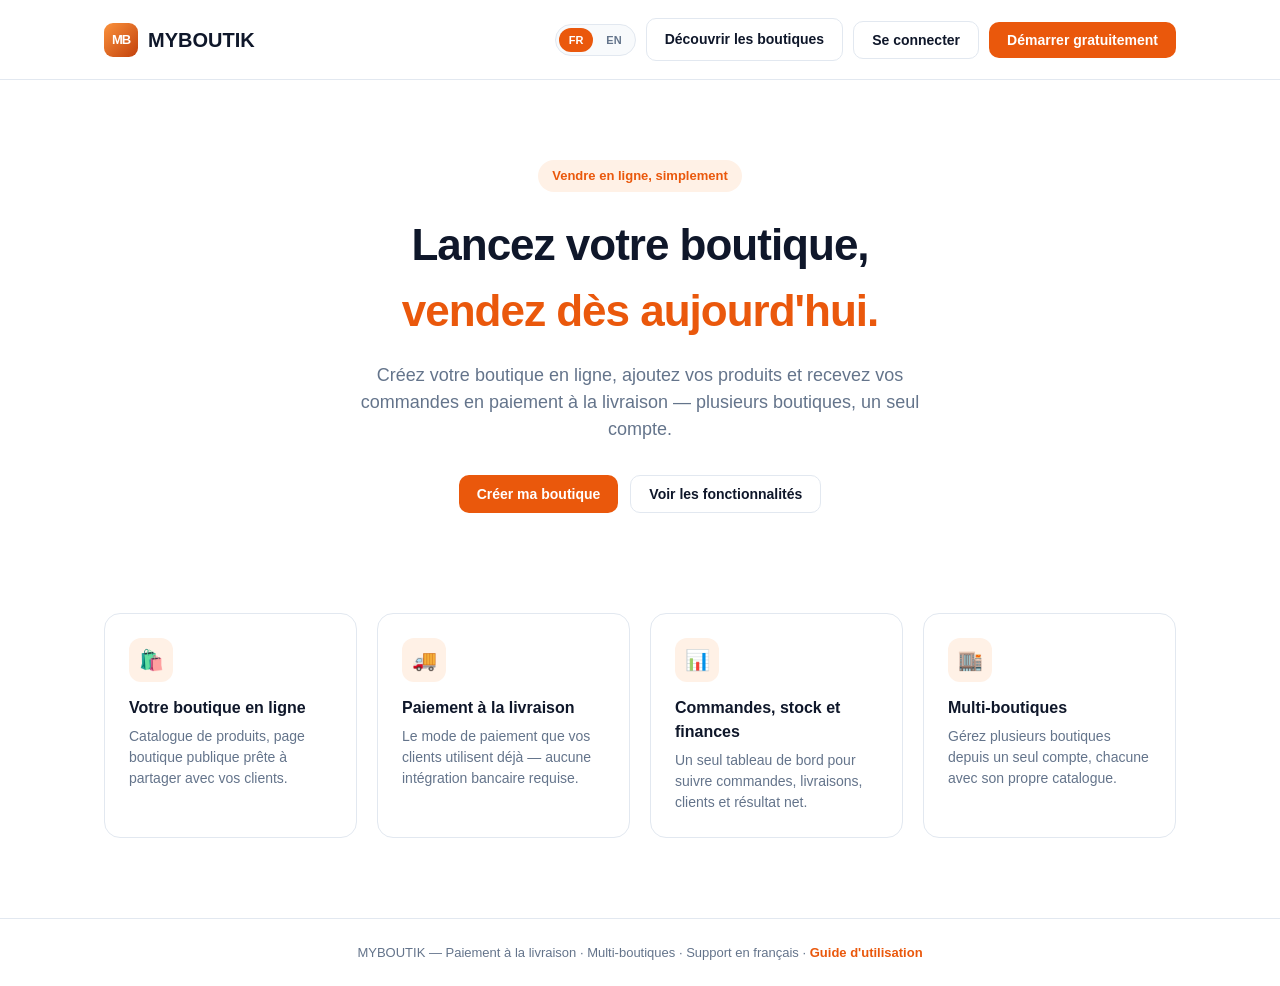
==== index.html @ be33be18 "Add PWA install support to main site, dashboard, and storefront Each surface gets its own manifest.j" ====
<!DOCTYPE html>
<html lang="fr">
<head>
<meta charset="UTF-8">
<meta name="viewport" content="width=device-width, initial-scale=1.0">
<title>MYBOUTIK — Vendez en ligne, simplement</title>
<meta name="description" content="Créez votre boutique en ligne, ajoutez vos produits et recevez vos commandes en paiement à la livraison — plusieurs boutiques, un seul compte.">
<meta property="og:title" content="MYBOUTIK — Vendez en ligne, simplement">
<meta property="og:description" content="Créez votre boutique en ligne, ajoutez vos produits et recevez vos commandes en paiement à la livraison.">
<meta property="og:image" content="directory/icon.svg">
<meta property="og:type" content="website">
<meta name="twitter:card" content="summary">
<meta name="theme-color" content="#ea580c">
<link rel="manifest" href="manifest.json">
<link rel="apple-touch-icon" href="icon.svg">
<style>
  :root{
    --blue:#ea580c; --blue-dark:#c2410c; --ink:#0f172a; --gray:#64748b;
    --border:#e2e8f0; --bg:#f8fafc; --green:#16a34a; --green-bg:#ecfdf5;
  }
  *{box-sizing:border-box;margin:0;padding:0}
  html{overflow-x:hidden;max-width:100%}
  body{font-family:-apple-system,'Segoe UI',Roboto,Arial,sans-serif;color:var(--ink);background:#fff;line-height:1.5;overflow-x:hidden;max-width:100%}
  a{color:inherit;text-decoration:none}
  .wrap{max-width:1120px;margin:0 auto;padding:0 24px}
  header{display:flex;align-items:center;justify-content:space-between;padding:18px 0;border-bottom:1px solid var(--border)}
  header .wrap{flex-wrap:wrap;row-gap:12px}
  .logo{display:flex;align-items:center;gap:10px;font-weight:800;font-size:20px}
  .logo .mark{width:34px;height:34px;border-radius:9px;background:linear-gradient(135deg,#fb923c,#c2410c);display:flex;align-items:center;justify-content:center;color:#fff;font-weight:800;font-size:13px;letter-spacing:-1px}
  nav{display:flex;gap:10px;align-items:center;flex-wrap:wrap}
  .btn{border:none;border-radius:10px;padding:10px 18px;font-size:14px;font-weight:600;cursor:pointer;transition:.15s}
  .btn-primary{background:var(--blue);color:#fff}
  .btn-primary:hover{background:var(--blue-dark)}
  .btn-ghost{background:transparent;color:var(--ink);border:1px solid var(--border)}
  .btn-ghost:hover{background:var(--bg)}
  .btn-block{width:100%}
  .hero{text-align:center;padding:80px 24px 60px}
  .badge{display:inline-block;background:#fff1e6;color:var(--blue);font-size:13px;font-weight:600;padding:6px 14px;border-radius:999px;margin-bottom:20px}
  .hero h1{font-size:44px;font-weight:800;letter-spacing:-1px;max-width:760px;margin:0 auto 18px}
  .hero h1 span{color:var(--blue)}
  .hero p{color:var(--gray);font-size:18px;max-width:600px;margin:0 auto 32px}
  .hero-ctas{display:flex;gap:12px;justify-content:center;flex-wrap:wrap}
  .features{display:grid;grid-template-columns:repeat(auto-fit,minmax(240px,1fr));gap:20px;padding:40px 0 80px}
  .card{border:1px solid var(--border);border-radius:16px;padding:24px;background:#fff}
  .card .ic{width:44px;height:44px;border-radius:12px;background:#fff1e6;color:var(--blue);display:flex;align-items:center;justify-content:center;font-size:20px;margin-bottom:14px}
  .card h3{font-size:16px;margin-bottom:6px}
  .card p{color:var(--gray);font-size:14px}
  footer{border-top:1px solid var(--border);padding:24px;text-align:center;color:var(--gray);font-size:13px}

  .overlay{position:fixed;inset:0;background:rgba(15,23,42,.5);display:none;align-items:center;justify-content:center;padding:20px;z-index:50}
  .overlay.open{display:flex}
  #toastContainer{position:fixed;top:18px;left:50%;transform:translateX(-50%);z-index:200;display:flex;flex-direction:column;gap:8px;align-items:center;pointer-events:none;max-width:90vw}
  .toast{pointer-events:auto;padding:12px 20px;border-radius:10px;font-size:14px;font-weight:600;box-shadow:0 6px 18px rgba(15,23,42,.15);max-width:440px;text-align:center;opacity:0;transform:translateY(-8px);transition:opacity .2s,transform .2s}
  .toast.show{opacity:1;transform:translateY(0)}
  .toast-success{background:#dcfce7;color:#166534;border:1px solid #86efac}
  .toast-error{background:#fee2e2;color:#991b1b;border:1px solid #fecaca}
  .toast-info{background:#eff6ff;color:#1e40af;border:1px solid #bfdbfe}
  .modal{background:#fff;border-radius:18px;max-width:400px;width:100%;padding:32px;position:relative}
  .modal .close{position:absolute;top:14px;right:16px;border:none;background:none;font-size:20px;cursor:pointer;color:var(--gray)}
  .modal h2{font-size:22px;margin-bottom:6px}
  .modal .sub{color:var(--gray);font-size:14px;margin-bottom:22px}
  .field{margin-bottom:14px}
  .field label{display:block;font-size:13px;font-weight:600;margin-bottom:6px}
  .field input{width:100%;padding:11px 12px;border:1px solid var(--border);border-radius:10px;font-size:14px}
  .field input:focus{outline:2px solid var(--blue);border-color:transparent}
  .password-wrap{position:relative}
  .password-wrap input{padding-right:42px}
  .pw-toggle{position:absolute;right:6px;top:50%;transform:translateY(-50%);background:none;border:none;cursor:pointer;font-size:17px;padding:6px;line-height:1}
  .msg{font-size:13px;border-radius:10px;padding:10px 12px;margin-bottom:14px}
  .msg.error{background:#fef2f2;color:#b91c1c}
  .msg.success{background:var(--green-bg);color:#15803d}
  .switch{text-align:center;font-size:13px;color:var(--gray);margin-top:16px}
  .switch a{color:var(--blue);font-weight:600;cursor:pointer}
  .verify-box{background:var(--green-bg);border-radius:14px;padding:24px;text-align:center}
  .verify-box .ic{width:44px;height:44px;border-radius:12px;background:#fff;color:var(--green);display:flex;align-items:center;justify-content:center;margin:0 auto 14px;font-size:20px}
  .verify-box strong{word-break:break-all}
  .dev-link{margin-top:14px;font-size:12px;word-break:break-all;background:#fff;border-radius:8px;padding:8px;color:var(--gray)}
  .lang-switch{display:flex;gap:3px;background:var(--bg);border:1px solid var(--border);border-radius:999px;padding:3px}
  .lang-switch button{background:none;color:var(--gray);border:none;padding:6px 10px;font-size:11px;font-weight:700;border-radius:999px;cursor:pointer}
  .lang-switch button.active{background:var(--blue);color:#fff}
  #installBtn{display:none}
</style>
</head>
<body>

<header>
  <div class="wrap" style="display:flex;align-items:center;justify-content:space-between;width:100%">
    <div class="logo"><div class="mark">MB</div> MYBOUTIK</div>
    <nav>
      <div class="lang-switch"><button type="button" id="langFr" onclick="setLang('fr')">FR</button><button type="button" id="langEn" onclick="setLang('en')">EN</button></div>
      <button class="btn btn-ghost" onclick="installApp()" id="installBtn">📲 <span id="installBtnText"></span></button>
      <a class="btn btn-ghost" href="directory/index.html" id="navDirectoryBtn">Découvrir les boutiques</a>
      <button class="btn btn-ghost" onclick="openAuth('login')" id="navLoginBtn">Se connecter</button>
      <button class="btn btn-primary" onclick="openAuth('register')" id="navRegisterBtn">Démarrer gratuitement</button>
    </nav>
  </div>
</header>

<section class="hero">
  <div class="badge" id="heroBadge">Vendre en ligne, simplement</div>
  <h1 id="heroTitle">Lancez votre boutique,<br><span id="heroTitleSpan">vendez dès aujourd'hui.</span></h1>
  <p id="heroDesc">Créez votre boutique en ligne, ajoutez vos produits et recevez vos commandes en paiement à la livraison — plusieurs boutiques, un seul compte.</p>
  <div class="hero-ctas">
    <button class="btn btn-primary" onclick="openAuth('register')" id="heroCreateBtn">Créer ma boutique</button>
    <button class="btn btn-ghost" onclick="document.getElementById('features').scrollIntoView({behavior:'smooth'})" id="heroFeaturesBtn">Voir les fonctionnalités</button>
  </div>
</section>

<div class="wrap">
  <div class="features" id="features">
    <div class="card"><div class="ic">🛍️</div><h3 id="feat1Title">Votre boutique en ligne</h3><p id="feat1Desc">Catalogue de produits, page boutique publique prête à partager avec vos clients.</p></div>
    <div class="card"><div class="ic">🚚</div><h3 id="feat2Title">Paiement à la livraison</h3><p id="feat2Desc">Le mode de paiement que vos clients utilisent déjà — aucune intégration bancaire requise.</p></div>
    <div class="card"><div class="ic">📊</div><h3 id="feat3Title">Commandes, stock et finances</h3><p id="feat3Desc">Un seul tableau de bord pour suivre commandes, livraisons, clients et résultat net.</p></div>
    <div class="card"><div class="ic">🏬</div><h3 id="feat4Title">Multi-boutiques</h3><p id="feat4Desc">Gérez plusieurs boutiques depuis un seul compte, chacune avec son propre catalogue.</p></div>
  </div>
</div>

<footer id="footerText">MYBOUTIK — Paiement à la livraison · Multi-boutiques · Support en français · <a href="guide.html" style="color:var(--blue);font-weight:600" id="footerGuideLink">Guide d'utilisation</a></footer>

<!-- ============ Auth modal ============ -->
<div class="overlay" id="authOverlay">
  <div class="modal">
    <button class="close" onclick="closeAuth()">✕</button>

    <div id="viewLogin">
      <h2 id="loginTitle">Se connecter</h2>
      <div class="sub" id="loginSub">Accédez à vos boutiques</div>
      <div id="loginMsg"></div>
      <div class="field"><label id="loginEmailLabel">Email</label><input type="email" id="loginEmail" autocomplete="email"></div>
      <div class="field"><label id="loginPasswordLabel">Mot de passe</label>
        <div class="password-wrap"><input type="password" id="loginPassword" autocomplete="current-password">
          <button type="button" class="pw-toggle" onclick="togglePasswordVisibility('loginPassword', this)">🙈</button></div>
      </div>
      <button class="btn btn-primary btn-block" onclick="doLogin()" id="loginSubmitBtn">Se connecter</button>
      <div style="text-align:center;margin-top:10px"><a onclick="openAuth('forgot')" style="font-size:13px;cursor:pointer" id="forgotPasswordLink">Mot de passe oublié ?</a></div>
      <div class="switch" id="loginSwitch">Pas encore de compte ? <a onclick="openAuth('register')">Créer un compte</a></div>
    </div>

    <div id="viewRegister" style="display:none">
      <h2 id="registerTitle">Créer un compte</h2>
      <div class="sub" id="registerSub">Lancez votre boutique en quelques minutes</div>
      <div id="registerMsg"></div>
      <div class="field"><label id="regNameLabel">Nom complet</label><input type="text" id="regName" autocomplete="name"></div>
      <div class="field"><label id="regEmailLabel">Email</label><input type="email" id="regEmail" autocomplete="email"></div>
      <div class="field"><label id="regPasswordLabel">Mot de passe</label>
        <div class="password-wrap"><input type="password" id="regPassword" autocomplete="new-password">
          <button type="button" class="pw-toggle" onclick="togglePasswordVisibility('regPassword', this)">🙈</button></div>
      </div>
      <button class="btn btn-primary btn-block" onclick="doRegister()" id="registerSubmitBtn">Créer mon compte</button>
      <div class="switch" id="registerSwitch">Déjà un compte ? <a onclick="openAuth('login')">Se connecter</a></div>
    </div>

    <div id="viewPending" style="display:none">
      <h2 id="pendingTitle">Créer un compte</h2>
      <div class="sub" id="pendingSub">Lancez votre boutique en quelques minutes</div>
      <div class="verify-box">
        <div class="ic">✉️</div>
        <div style="font-weight:700;margin-bottom:8px" id="pendingVerifyTitle">Vérifiez votre email</div>
        <div style="color:var(--gray);font-size:14px" id="pendingVerifyText">Nous avons envoyé un lien de confirmation à<br><strong id="pendingEmail"></strong></div>
        <div id="pendingDevLink" class="dev-link" style="display:none"></div>
      </div>
      <div style="text-align:center;font-size:13px;color:var(--gray);margin-top:16px" id="pendingNoEmailText">Pas d'email reçu ? Vérifiez votre dossier spam.</div>
      <button class="btn btn-ghost btn-block" style="margin-top:10px" onclick="resendVerification()" id="pendingResendBtn">Renvoyer l'email de confirmation</button>
      <div class="switch" id="pendingSwitch">Déjà un compte ? <a onclick="openAuth('login')">Se connecter</a></div>
    </div>

    <div id="viewVerify" style="display:none">
      <h2 id="verifyTitle">Vérification de l'email</h2>
      <div id="verifyMsg"></div>
      <button class="btn btn-primary btn-block" onclick="openAuth('login')" id="verifySubmitBtn">Se connecter</button>
    </div>

    <div id="viewForgot" style="display:none">
      <h2 id="forgotTitle">Mot de passe oublié</h2>
      <div class="sub" id="forgotSub">On vous envoie un lien pour en choisir un nouveau</div>
      <div id="forgotMsg"></div>
      <div class="field"><label id="forgotEmailLabel">Email</label><input type="email" id="forgotEmail" autocomplete="email"></div>
      <button class="btn btn-primary btn-block" onclick="doForgotPassword()" id="forgotSubmitBtn">Envoyer le lien</button>
      <div class="switch" id="forgotSwitch">Retour à <a onclick="openAuth('login')">la connexion</a></div>
    </div>

    <div id="viewReset" style="display:none">
      <h2 id="resetTitle">Nouveau mot de passe</h2>
      <div id="resetMsg"></div>
      <div class="field"><label id="resetPasswordLabel">Nouveau mot de passe</label>
        <div class="password-wrap"><input type="password" id="resetPassword" autocomplete="new-password">
          <button type="button" class="pw-toggle" onclick="togglePasswordVisibility('resetPassword', this)">🙈</button></div>
      </div>
      <button class="btn btn-primary btn-block" onclick="doResetPassword()" id="resetSubmitBtn">Réinitialiser le mot de passe</button>
    </div>
  </div>
</div>
<div id="toastContainer"></div>

<script src="config.js"></script>
<script>
const API_URL = window.MYBOUTIK_API_URL || 'http://localhost:8000';

// ============================================================
// TRADUCTION (FR/EN) - textes fixes de la page marketing/auth. Les
// messages serveur sont deja traduits via l'entete X-Lang envoye par
// api() (voir t()/EN_DICT dans index.php).
// ============================================================
let LANG = localStorage.getItem('myboutik_marketing_lang') === 'en' ? 'en' : 'fr';
const I18N = {
  fr: {
    nav_login: 'Se connecter', nav_register: 'Démarrer gratuitement', nav_directory: 'Découvrir les boutiques',
    hero_badge: 'Vendre en ligne, simplement',
    hero_title: 'Lancez votre boutique,', hero_title_span: 'vendez dès aujourd\'hui.',
    hero_desc: 'Créez votre boutique en ligne, ajoutez vos produits et recevez vos commandes en paiement à la livraison — plusieurs boutiques, un seul compte.',
    hero_create_btn: 'Créer ma boutique', hero_features_btn: 'Voir les fonctionnalités',
    feat1_title: 'Votre boutique en ligne', feat1_desc: 'Catalogue de produits, page boutique publique prête à partager avec vos clients.',
    feat2_title: 'Paiement à la livraison', feat2_desc: 'Le mode de paiement que vos clients utilisent déjà — aucune intégration bancaire requise.',
    feat3_title: 'Commandes, stock et finances', feat3_desc: 'Un seul tableau de bord pour suivre commandes, livraisons, clients et résultat net.',
    feat4_title: 'Multi-boutiques', feat4_desc: 'Gérez plusieurs boutiques depuis un seul compte, chacune avec son propre catalogue.',
    footer_text: 'MYBOUTIK — Paiement à la livraison · Multi-boutiques · Support en français · ',
    footer_guide_link: 'Guide d\'utilisation',
    login_title: 'Se connecter', login_sub: 'Accédez à vos boutiques',
    label_email: 'Email', label_password: 'Mot de passe',
    login_submit: 'Se connecter',
    login_switch_prefix: 'Pas encore de compte ? ', login_switch_link: 'Créer un compte',
    forgot_password_link: 'Mot de passe oublié ?',
    forgot_title: 'Mot de passe oublié',
    forgot_sub: 'On vous envoie un lien pour en choisir un nouveau',
    forgot_submit: 'Envoyer le lien',
    forgot_switch_prefix: 'Retour à ', forgot_switch_link: 'la connexion',
    reset_title: 'Nouveau mot de passe',
    label_new_password_short: 'Nouveau mot de passe',
    reset_submit: 'Réinitialiser le mot de passe',
    register_title: 'Créer un compte', register_sub: 'Lancez votre boutique en quelques minutes',
    label_full_name: 'Nom complet',
    register_submit: 'Créer mon compte',
    register_switch_prefix: 'Déjà un compte ? ', register_switch_link: 'Se connecter',
    pending_verify_title: 'Vérifiez votre email',
    pending_verify_text: 'Nous avons envoyé un lien de confirmation à',
    pending_no_email: 'Pas d\'email reçu ? Vérifiez votre dossier spam.',
    pending_resend_btn: 'Renvoyer l\'email de confirmation',
    verify_title: 'Vérification de l\'email',
    server_unreachable: 'Impossible de contacter le serveur.',
    dev_mode_link_prefix: 'Mode developpement — lien direct : ',
    resend_fallback: 'Si un compte existe avec cet email, un nouveau lien vient d\'etre envoye.',
    team_invite_message: 'Vous avez ete invite(e) a rejoindre une boutique. Connectez-vous (ou creez un compte avec la meme adresse email) pour la rejoindre automatiquement.',
    session_expired_message: 'Votre session a expire. Reconnectez-vous pour continuer.',
    install_btn: 'Installer l\'appli', installed_toast: 'MYBOUTIK est maintenant installé sur votre appareil !',
  },
  en: {
    nav_login: 'Log in', nav_register: 'Start for free', nav_directory: 'Discover shops',
    hero_badge: 'Sell online, simply',
    hero_title: 'Launch your shop,', hero_title_span: 'sell starting today.',
    hero_desc: 'Create your online shop, add your products, and receive orders with cash on delivery — several shops, one account.',
    hero_create_btn: 'Create my shop', hero_features_btn: 'See the features',
    feat1_title: 'Your online shop', feat1_desc: 'Product catalog, a public shop page ready to share with your customers.',
    feat2_title: 'Cash on delivery', feat2_desc: 'The payment method your customers already use — no bank integration required.',
    feat3_title: 'Orders, stock, and finances', feat3_desc: 'One dashboard to track orders, deliveries, customers, and net income.',
    feat4_title: 'Multiple shops', feat4_desc: 'Manage several shops from one account, each with its own catalog.',
    footer_text: 'MYBOUTIK — Cash on delivery · Multiple shops · Support in French · ',
    footer_guide_link: 'User guide',
    login_title: 'Log in', login_sub: 'Access your shops',
    label_email: 'Email', label_password: 'Password',
    login_submit: 'Log in',
    login_switch_prefix: 'No account yet? ', login_switch_link: 'Create an account',
    forgot_password_link: 'Forgot your password?',
    forgot_title: 'Forgot password',
    forgot_sub: 'We\'ll send you a link to choose a new one',
    forgot_submit: 'Send the link',
    forgot_switch_prefix: 'Back to ', forgot_switch_link: 'login',
    reset_title: 'New password',
    label_new_password_short: 'New password',
    reset_submit: 'Reset password',
    register_title: 'Create an account', register_sub: 'Launch your shop in a few minutes',
    label_full_name: 'Full name',
    register_submit: 'Create my account',
    register_switch_prefix: 'Already have an account? ', register_switch_link: 'Log in',
    pending_verify_title: 'Check your email',
    pending_verify_text: 'We sent a confirmation link to',
    pending_no_email: 'No email received? Check your spam folder.',
    pending_resend_btn: 'Resend confirmation email',
    verify_title: 'Email verification',
    server_unreachable: 'Unable to reach the server.',
    dev_mode_link_prefix: 'Development mode — direct link: ',
    resend_fallback: 'If an account exists with this email, a new link has just been sent.',
    team_invite_message: 'You have been invited to join a shop. Log in (or create an account with the same email address) to join it automatically.',
    session_expired_message: 'Your session has expired. Please log in again to continue.',
    install_btn: 'Install app', installed_toast: 'MYBOUTIK is now installed on your device!',
  },
};
function t(key) { return (I18N[LANG] && I18N[LANG][key]) ?? I18N.fr[key] ?? key; }
function setLang(lang) {
  LANG = lang === 'en' ? 'en' : 'fr';
  localStorage.setItem('myboutik_marketing_lang', LANG);
  applyStaticTranslations();
}
function applyStaticTranslations() {
  document.documentElement.lang = LANG;
  document.getElementById('langFr').classList.toggle('active', LANG === 'fr');
  document.getElementById('langEn').classList.toggle('active', LANG === 'en');
  document.getElementById('navDirectoryBtn').textContent = t('nav_directory');
  document.getElementById('installBtnText').textContent = t('install_btn');
  document.getElementById('navLoginBtn').textContent = t('nav_login');
  document.getElementById('navRegisterBtn').textContent = t('nav_register');
  document.getElementById('heroBadge').textContent = t('hero_badge');
  document.getElementById('heroTitle').firstChild.textContent = t('hero_title');
  document.getElementById('heroTitleSpan').textContent = t('hero_title_span');
  document.getElementById('heroDesc').textContent = t('hero_desc');
  document.getElementById('heroCreateBtn').textContent = t('hero_create_btn');
  document.getElementById('heroFeaturesBtn').textContent = t('hero_features_btn');
  document.getElementById('feat1Title').textContent = t('feat1_title');
  document.getElementById('feat1Desc').textContent = t('feat1_desc');
  document.getElementById('feat2Title').textContent = t('feat2_title');
  document.getElementById('feat2Desc').textContent = t('feat2_desc');
  document.getElementById('feat3Title').textContent = t('feat3_title');
  document.getElementById('feat3Desc').textContent = t('feat3_desc');
  document.getElementById('feat4Title').textContent = t('feat4_title');
  document.getElementById('feat4Desc').textContent = t('feat4_desc');
  document.getElementById('footerText').firstChild.textContent = t('footer_text');
  document.getElementById('footerGuideLink').textContent = t('footer_guide_link');
  document.getElementById('loginTitle').textContent = t('login_title');
  document.getElementById('loginSub').textContent = t('login_sub');
  document.getElementById('loginEmailLabel').textContent = t('label_email');
  document.getElementById('loginPasswordLabel').textContent = t('label_password');
  document.getElementById('loginSubmitBtn').textContent = t('login_submit');
  document.getElementById('loginSwitch').innerHTML = t('login_switch_prefix')+'<a onclick="openAuth(\'register\')">'+t('login_switch_link')+'</a>';
  document.getElementById('forgotPasswordLink').textContent = t('forgot_password_link');
  document.getElementById('forgotTitle').textContent = t('forgot_title');
  document.getElementById('forgotSub').textContent = t('forgot_sub');
  document.getElementById('forgotEmailLabel').textContent = t('label_email');
  document.getElementById('forgotSubmitBtn').textContent = t('forgot_submit');
  document.getElementById('forgotSwitch').innerHTML = t('forgot_switch_prefix')+'<a onclick="openAuth(\'login\')">'+t('forgot_switch_link')+'</a>';
  document.getElementById('resetTitle').textContent = t('reset_title');
  document.getElementById('resetPasswordLabel').textContent = t('label_new_password_short');
  document.getElementById('resetSubmitBtn').textContent = t('reset_submit');
  document.getElementById('registerTitle').textContent = t('register_title');
  document.getElementById('registerSub').textContent = t('register_sub');
  document.getElementById('regNameLabel').textContent = t('label_full_name');
  document.getElementById('regEmailLabel').textContent = t('label_email');
  document.getElementById('regPasswordLabel').textContent = t('label_password');
  document.getElementById('registerSubmitBtn').textContent = t('register_submit');
  document.getElementById('registerSwitch').innerHTML = t('register_switch_prefix')+'<a onclick="openAuth(\'login\')">'+t('register_switch_link')+'</a>';
  document.getElementById('pendingTitle').textContent = t('register_title');
  document.getElementById('pendingSub').textContent = t('register_sub');
  document.getElementById('pendingVerifyTitle').textContent = t('pending_verify_title');
  document.getElementById('pendingVerifyText').firstChild.textContent = t('pending_verify_text');
  document.getElementById('pendingNoEmailText').textContent = t('pending_no_email');
  document.getElementById('pendingResendBtn').textContent = t('pending_resend_btn');
  document.getElementById('pendingSwitch').innerHTML = t('register_switch_prefix')+'<a onclick="openAuth(\'login\')">'+t('register_switch_link')+'</a>';
  document.getElementById('verifyTitle').textContent = t('verify_title');
  document.getElementById('verifySubmitBtn').textContent = t('login_submit');
}


function api(path, opts) {
  opts = opts || {};
  const headers = Object.assign({'Content-Type':'application/json','X-Lang':LANG}, opts.headers||{});
  return fetch(API_URL+path, Object.assign({}, opts, {headers}))
    .then(r => r.json().then(data => ({status:r.status, data})))
    .catch(() => ({status:0, data:{success:false, message:t('server_unreachable')}}));
}

function openAuth(view) {
  document.getElementById('authOverlay').classList.add('open');
  showView(view);
}
function closeAuth() { document.getElementById('authOverlay').classList.remove('open'); }
function showToast(message, type) {
  type = type || 'info';
  const container = document.getElementById('toastContainer');
  if (!container) { window.alert(message); return; }
  const el = document.createElement('div');
  el.className = 'toast toast-'+type;
  el.textContent = message;
  container.appendChild(el);
  requestAnimationFrame(() => el.classList.add('show'));
  setTimeout(() => {
    el.classList.remove('show');
    setTimeout(() => el.remove(), 250);
  }, 4000);
}
function showView(view) {
  ['Login','Register','Pending','Verify','Forgot','Reset'].forEach(v => {
    document.getElementById('view'+v).style.display = (v.toLowerCase() === view) ? 'block' : 'none';
  });
}

function setMsg(id, text, type) {
  const el = document.getElementById(id);
  el.innerHTML = text ? '<div class="msg '+type+'">'+text+'</div>' : '';
}

// Si l'URL contient ?team_invite=TOKEN (lien envoye par un proprietaire de
// boutique), on rejoint automatiquement l'equipe juste apres connexion -
// que la personne ait deja un compte ou vienne d'en creer un (elle passe de
// toute facon par la connexion a la fin des deux parcours).
function acceptTeamInviteIfPresent(token) {
  const inviteToken = new URLSearchParams(window.location.search).get('team_invite');
  if (!inviteToken) return Promise.resolve();
  return fetch(API_URL+'/team?action=accept_invite', {
    method:'POST', headers:{'Content-Type':'application/json','Authorization':'Bearer '+token},
    body: JSON.stringify({token: inviteToken}),
  }).catch(() => {});
}
// L'icone reflete l'etat ACTUEL du champ : 🙈 = actuellement masque
// (cliquer pour reveler), 👁️ = actuellement visible (cliquer pour masquer).
function togglePasswordVisibility(inputId, btn) {
  const input = document.getElementById(inputId);
  const reveal = input.type === 'password';
  input.type = reveal ? 'text' : 'password';
  btn.textContent = reveal ? '👁️' : '🙈';
}
function doLogin() {
  const email = document.getElementById('loginEmail').value.trim();
  const password = document.getElementById('loginPassword').value;
  setMsg('loginMsg','','');
  api('/auth?action=login', {method:'POST', body:JSON.stringify({email,password})}).then(({data}) => {
    if (!data.success) return setMsg('loginMsg', data.message, 'error');
    localStorage.setItem('myboutik_token', data.data.token);
    localStorage.setItem('myboutik_user', JSON.stringify(data.data.user));
    acceptTeamInviteIfPresent(data.data.token).then(() => { window.location.href = 'dashboard/index.html'; });
  });
}

function doForgotPassword() {
  const email = document.getElementById('forgotEmail').value.trim();
  const page_url = window.location.origin + window.location.pathname;
  setMsg('forgotMsg','','');
  api('/auth?action=forgot_password', {method:'POST', body:JSON.stringify({email, page_url})}).then(({data}) => {
    setMsg('forgotMsg', data.message, data.success ? 'success' : 'error');
  });
}
function doResetPassword() {
  const new_password = document.getElementById('resetPassword').value;
  setMsg('resetMsg','','');
  api('/auth?action=reset_password', {method:'POST', body:JSON.stringify({token:window.__resetToken, new_password})}).then(({data}) => {
    setMsg('resetMsg', data.message, data.success ? 'success' : 'error');
    if (data.success) {
      document.getElementById('resetSubmitBtn').style.display = 'none';
      document.getElementById('resetPassword').disabled = true;
      setTimeout(() => openAuth('login'), 1800);
    }
  });
}
function checkResetToken() {
  const token = new URLSearchParams(window.location.search).get('reset_token');
  if (!token) return;
  window.__resetToken = token;
  openAuth('reset');
}

function doRegister() {
  const full_name = document.getElementById('regName').value.trim();
  const email = document.getElementById('regEmail').value.trim();
  const password = document.getElementById('regPassword').value;
  setMsg('registerMsg','','');
  const page_url = window.location.origin + window.location.pathname;
  const ref = sessionStorage.getItem('myboutik_ref') || '';
  api('/auth?action=register', {method:'POST', body:JSON.stringify({full_name,email,password,page_url,ref})}).then(({data}) => {
    if (!data.success) return setMsg('registerMsg', data.message, 'error');
    document.getElementById('pendingEmail').textContent = data.data.email;
    const devLink = document.getElementById('pendingDevLink');
    if (data.data.verify_link_dev_only) {
      devLink.style.display = 'block';
      devLink.innerHTML = t('dev_mode_link_prefix')+'<a href="'+data.data.verify_link_dev_only+'">'+data.data.verify_link_dev_only+'</a>';
    } else {
      devLink.style.display = 'none';
    }
    showView('pending');
  });
}

function resendVerification() {
  const email = document.getElementById('pendingEmail').textContent;
  const page_url = window.location.origin + window.location.pathname;
  api('/auth?action=resend', {method:'POST', body:JSON.stringify({email,page_url})}).then(({data}) => {
    showToast(data.message || t('resend_fallback'), 'info');
  });
}

function checkVerifyToken() {
  const params = new URLSearchParams(window.location.search);
  const token = params.get('verify');
  if (!token) return;
  openAuth('verify');
  api('/auth?action=verify', {method:'POST', body:JSON.stringify({token})}).then(({data}) => {
    setMsg('verifyMsg', data.message, data.success ? 'success' : 'error');
  });
}
applyStaticTranslations();
checkVerifyToken();
checkResetToken();

// Lien d'affiliation (?ref=CODE) : memorise le code pour l'inscription et
// compte le clic aupres du parrain, une seule fois par visite de session.
function checkReferralCode() {
  const code = new URLSearchParams(window.location.search).get('ref');
  if (!code) return;
  sessionStorage.setItem('myboutik_ref', code);
  if (!sessionStorage.getItem('myboutik_ref_counted')) {
    sessionStorage.setItem('myboutik_ref_counted', '1');
    api('/auth?action=track_ref_click', {method:'POST', body:JSON.stringify({code})});
  }
}
checkReferralCode();

// Deja connecte ? on evite de re-proposer la page marketing (mais on traite
// d'abord une invitation d'equipe presente dans l'URL, le cas echeant).
if (localStorage.getItem('myboutik_token') && !new URLSearchParams(window.location.search).get('verify') && !new URLSearchParams(window.location.search).get('reset_token')) {
  acceptTeamInviteIfPresent(localStorage.getItem('myboutik_token')).then(() => { window.location.href = 'dashboard/index.html'; });
}
if (new URLSearchParams(window.location.search).get('team_invite') && !localStorage.getItem('myboutik_token')) {
  openAuth('login');
  setMsg('loginMsg', t('team_invite_message'), 'success');
}
// Renvoye ici par le tableau de bord quand une requete recoit un 401
// (session expiree/invalide) - explique pourquoi on atterrit sur cette
// page au lieu de laisser l'utilisateur croire a un bug silencieux.
if (new URLSearchParams(window.location.search).get('session_expired')) {
  openAuth('login');
  setMsg('loginMsg', t('session_expired_message'), 'error');
}

// Installation PWA : Chrome/Edge/Android declenchent beforeinstallprompt
// quand les criteres (manifest + service worker + https) sont remplis - on
// garde l'evenement pour le rejouer au clic sur notre propre bouton plutot
// que de compter sur le mini-infobar natif du navigateur.
let deferredInstallPrompt = null;
window.addEventListener('beforeinstallprompt', (e) => {
  e.preventDefault();
  deferredInstallPrompt = e;
  document.getElementById('installBtn').style.display = 'inline-flex';
});
function installApp() {
  if (!deferredInstallPrompt) return;
  deferredInstallPrompt.prompt();
  deferredInstallPrompt.userChoice.then((choice) => {
    if (choice.outcome === 'accepted') showToast(t('installed_toast'), 'info');
    deferredInstallPrompt = null;
    document.getElementById('installBtn').style.display = 'none';
  });
}
window.addEventListener('appinstalled', () => { document.getElementById('installBtn').style.display = 'none'; });
if ('serviceWorker' in navigator) {
  window.addEventListener('load', () => { navigator.serviceWorker.register('sw.js').catch(() => {}); });
}
</script>
</body>
</html>
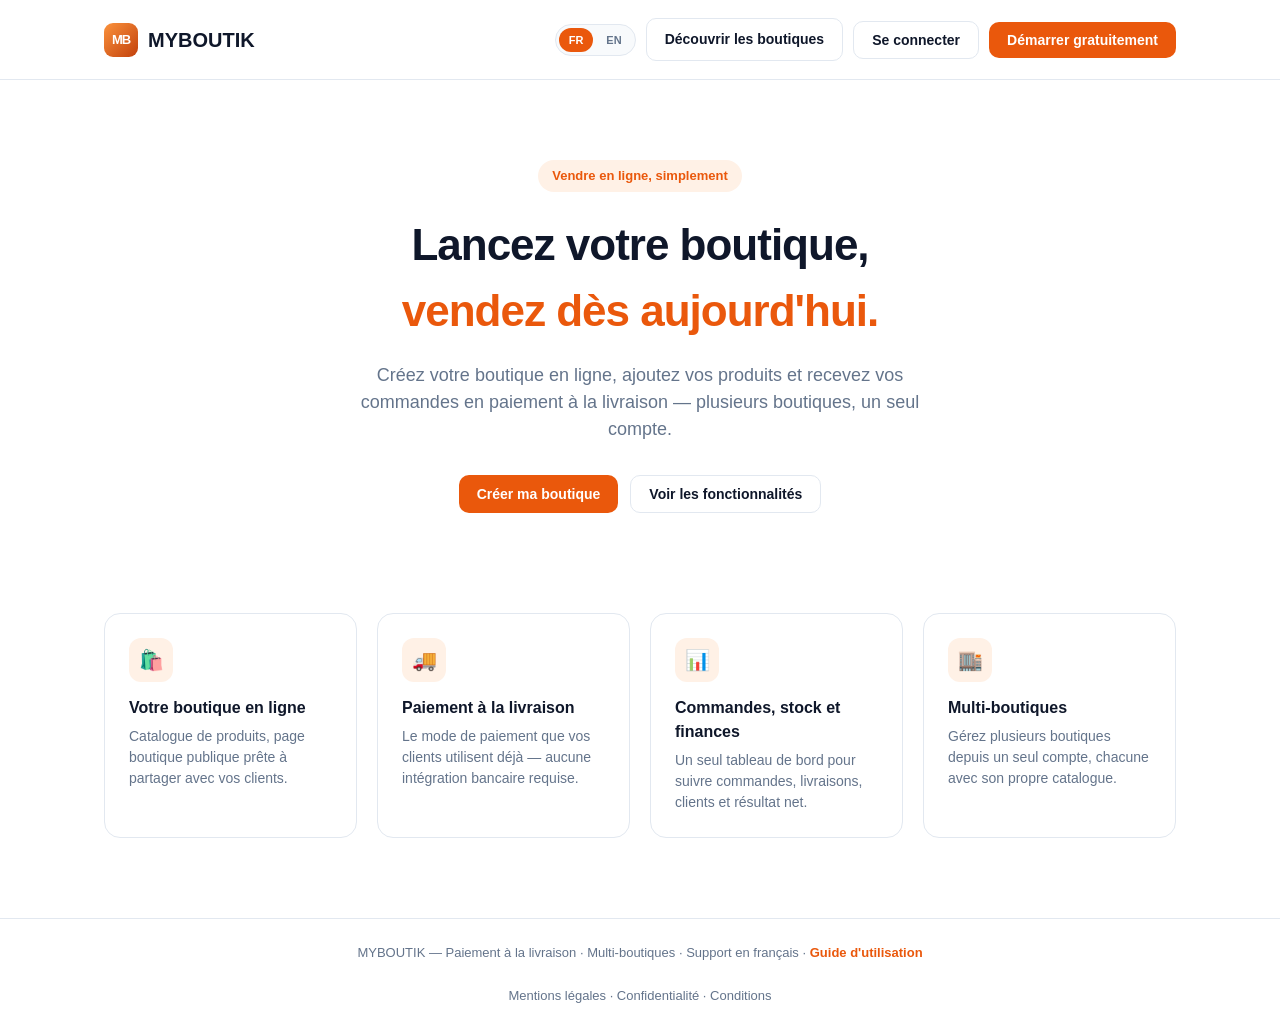
==== commit 82e709ad: "Pages legales : mentions, confidentialite et conditions Ajout des trois pages et de leurs liens sur " ====
--- a/index.html
+++ b/index.html
@@ -7,12 +7,17 @@
 <meta name="description" content="Créez votre boutique en ligne, ajoutez vos produits et recevez vos commandes en paiement à la livraison — plusieurs boutiques, un seul compte.">
 <meta property="og:title" content="MYBOUTIK — Vendez en ligne, simplement">
 <meta property="og:description" content="Créez votre boutique en ligne, ajoutez vos produits et recevez vos commandes en paiement à la livraison.">
-<meta property="og:image" content="directory/icon.svg">
+<link rel="canonical" href="https://myboutik.online/">
+<meta property="og:url" content="https://myboutik.online/">
+<meta property="og:image" content="https://myboutik.online/icon-512.png">
 <meta property="og:type" content="website">
 <meta name="twitter:card" content="summary">
 <meta name="theme-color" content="#ea580c">
 <link rel="manifest" href="manifest.json">
-<link rel="apple-touch-icon" href="icon.svg">
+<link rel="apple-touch-icon" href="apple-touch-icon.png">
+<meta name="mobile-web-app-capable" content="yes">
+<meta name="apple-mobile-web-app-capable" content="yes">
+<meta name="apple-mobile-web-app-title" content="MYBOUTIK">
 <style>
   :root{
     --blue:#ea580c; --blue-dark:#c2410c; --ink:#0f172a; --gray:#64748b;
@@ -118,6 +123,8 @@
 <footer id="footerText">MYBOUTIK — Paiement à la livraison · Multi-boutiques · Support en français · <a href="guide.html" style="color:var(--blue);font-weight:600" id="footerGuideLink">Guide d'utilisation</a></footer>
 
 <!-- ============ Auth modal ============ -->
+<div style="text-align:center;font-size:13px;padding:0 16px 24px;color:var(--gray)"><a href="mentions-legales.html" style="color:var(--gray)">Mentions légales</a> · <a href="confidentialite.html" style="color:var(--gray)">Confidentialité</a> · <a href="conditions.html" style="color:var(--gray)">Conditions</a></div>
+
 <div class="overlay" id="authOverlay">
   <div class="modal">
     <button class="close" onclick="closeAuth()">✕</button>
@@ -146,6 +153,7 @@
         <div class="password-wrap"><input type="password" id="regPassword" autocomplete="new-password">
           <button type="button" class="pw-toggle" onclick="togglePasswordVisibility('regPassword', this)">🙈</button></div>
       </div>
+      <div style="font-size:12px;color:var(--gray);margin-bottom:12px">En créant un compte, vous acceptez les <a href="conditions.html" target="_blank" rel="noopener">conditions d'utilisation</a> et la <a href="confidentialite.html" target="_blank" rel="noopener">politique de confidentialité</a>.</div>
       <button class="btn btn-primary btn-block" onclick="doRegister()" id="registerSubmitBtn">Créer mon compte</button>
       <div class="switch" id="registerSwitch">Déjà un compte ? <a onclick="openAuth('login')">Se connecter</a></div>
     </div>
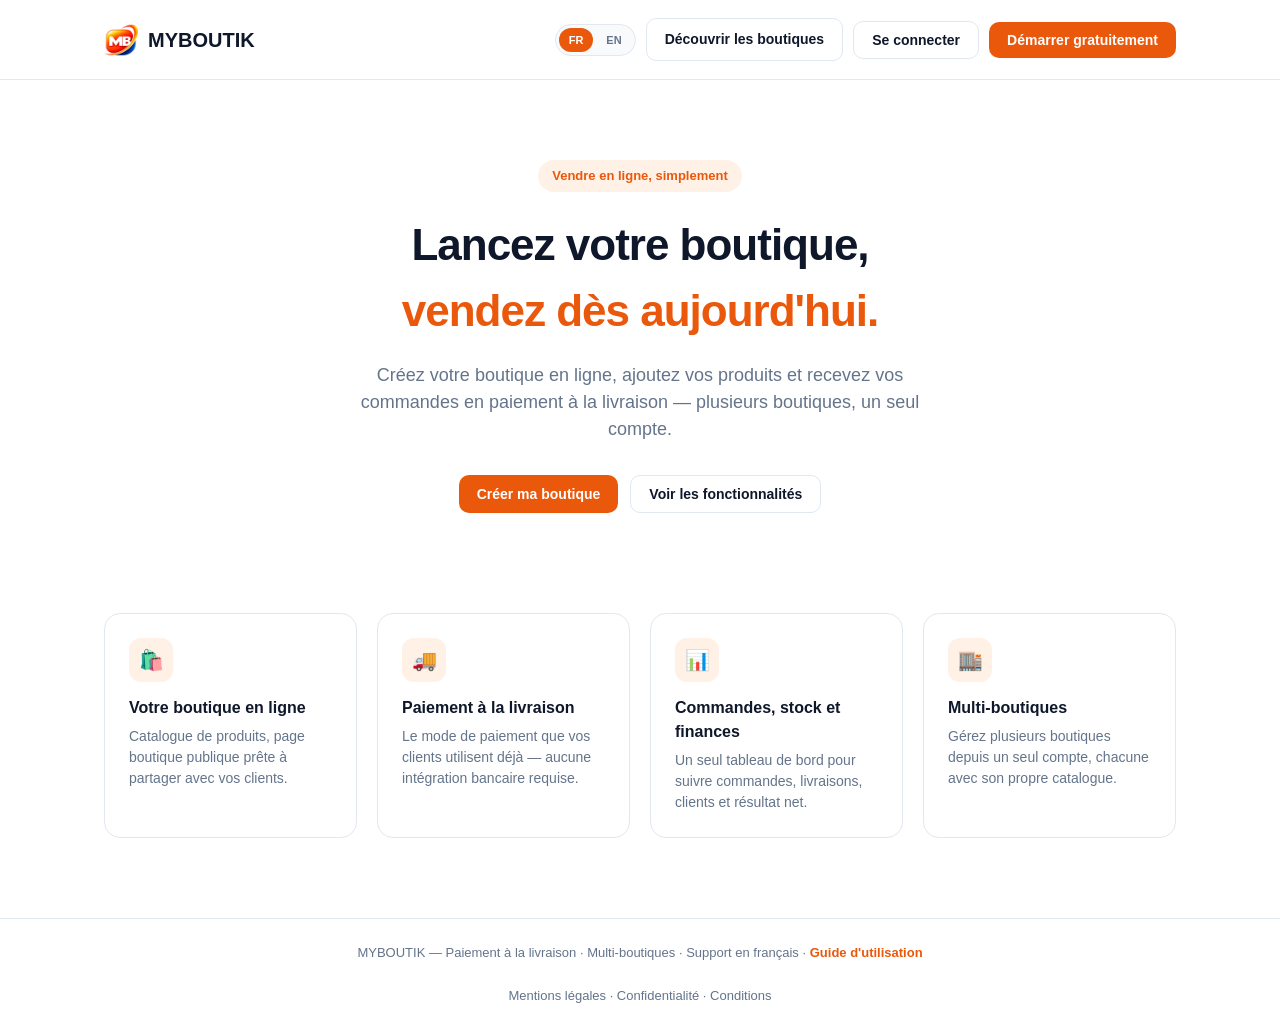
==== commit 0fefce10: "Nouveau logo dans les pages et icone identique pour l'administration Co-Authored-By: Claude Opus 5.5" ====
--- a/index.html
+++ b/index.html
@@ -90,7 +90,7 @@
 
 <header>
   <div class="wrap" style="display:flex;align-items:center;justify-content:space-between;width:100%">
-    <div class="logo"><div class="mark">MB</div> MYBOUTIK</div>
+    <div class="logo"><img class="mark" src="logo-mark.png" alt="MYBOUTIK" style="background:none;border-radius:0;box-shadow:none;object-fit:contain"> MYBOUTIK</div>
     <nav>
       <div class="lang-switch"><button type="button" id="langFr" onclick="setLang('fr')">FR</button><button type="button" id="langEn" onclick="setLang('en')">EN</button></div>
       <button class="btn btn-ghost" onclick="installApp()" id="installBtn">📲 <span id="installBtnText"></span></button>
@@ -201,6 +201,7 @@
 <div id="toastContainer"></div>
 
 <script src="config.js"></script>
+<script src="install.js"></script>
 <script>
 const API_URL = window.MYBOUTIK_API_URL || 'http://localhost:8000';
 
@@ -525,26 +526,7 @@
   setMsg('loginMsg', t('session_expired_message'), 'error');
 }
 
-// Installation PWA : Chrome/Edge/Android declenchent beforeinstallprompt
-// quand les criteres (manifest + service worker + https) sont remplis - on
-// garde l'evenement pour le rejouer au clic sur notre propre bouton plutot
-// que de compter sur le mini-infobar natif du navigateur.
-let deferredInstallPrompt = null;
-window.addEventListener('beforeinstallprompt', (e) => {
-  e.preventDefault();
-  deferredInstallPrompt = e;
-  document.getElementById('installBtn').style.display = 'inline-flex';
-});
-function installApp() {
-  if (!deferredInstallPrompt) return;
-  deferredInstallPrompt.prompt();
-  deferredInstallPrompt.userChoice.then((choice) => {
-    if (choice.outcome === 'accepted') showToast(t('installed_toast'), 'info');
-    deferredInstallPrompt = null;
-    document.getElementById('installBtn').style.display = 'none';
-  });
-}
-window.addEventListener('appinstalled', () => { document.getElementById('installBtn').style.display = 'none'; });
+// Bouton "Installer l'appli" : voir install.js.
 if ('serviceWorker' in navigator) {
   window.addEventListener('load', () => { navigator.serviceWorker.register('sw.js').catch(() => {}); });
 }
